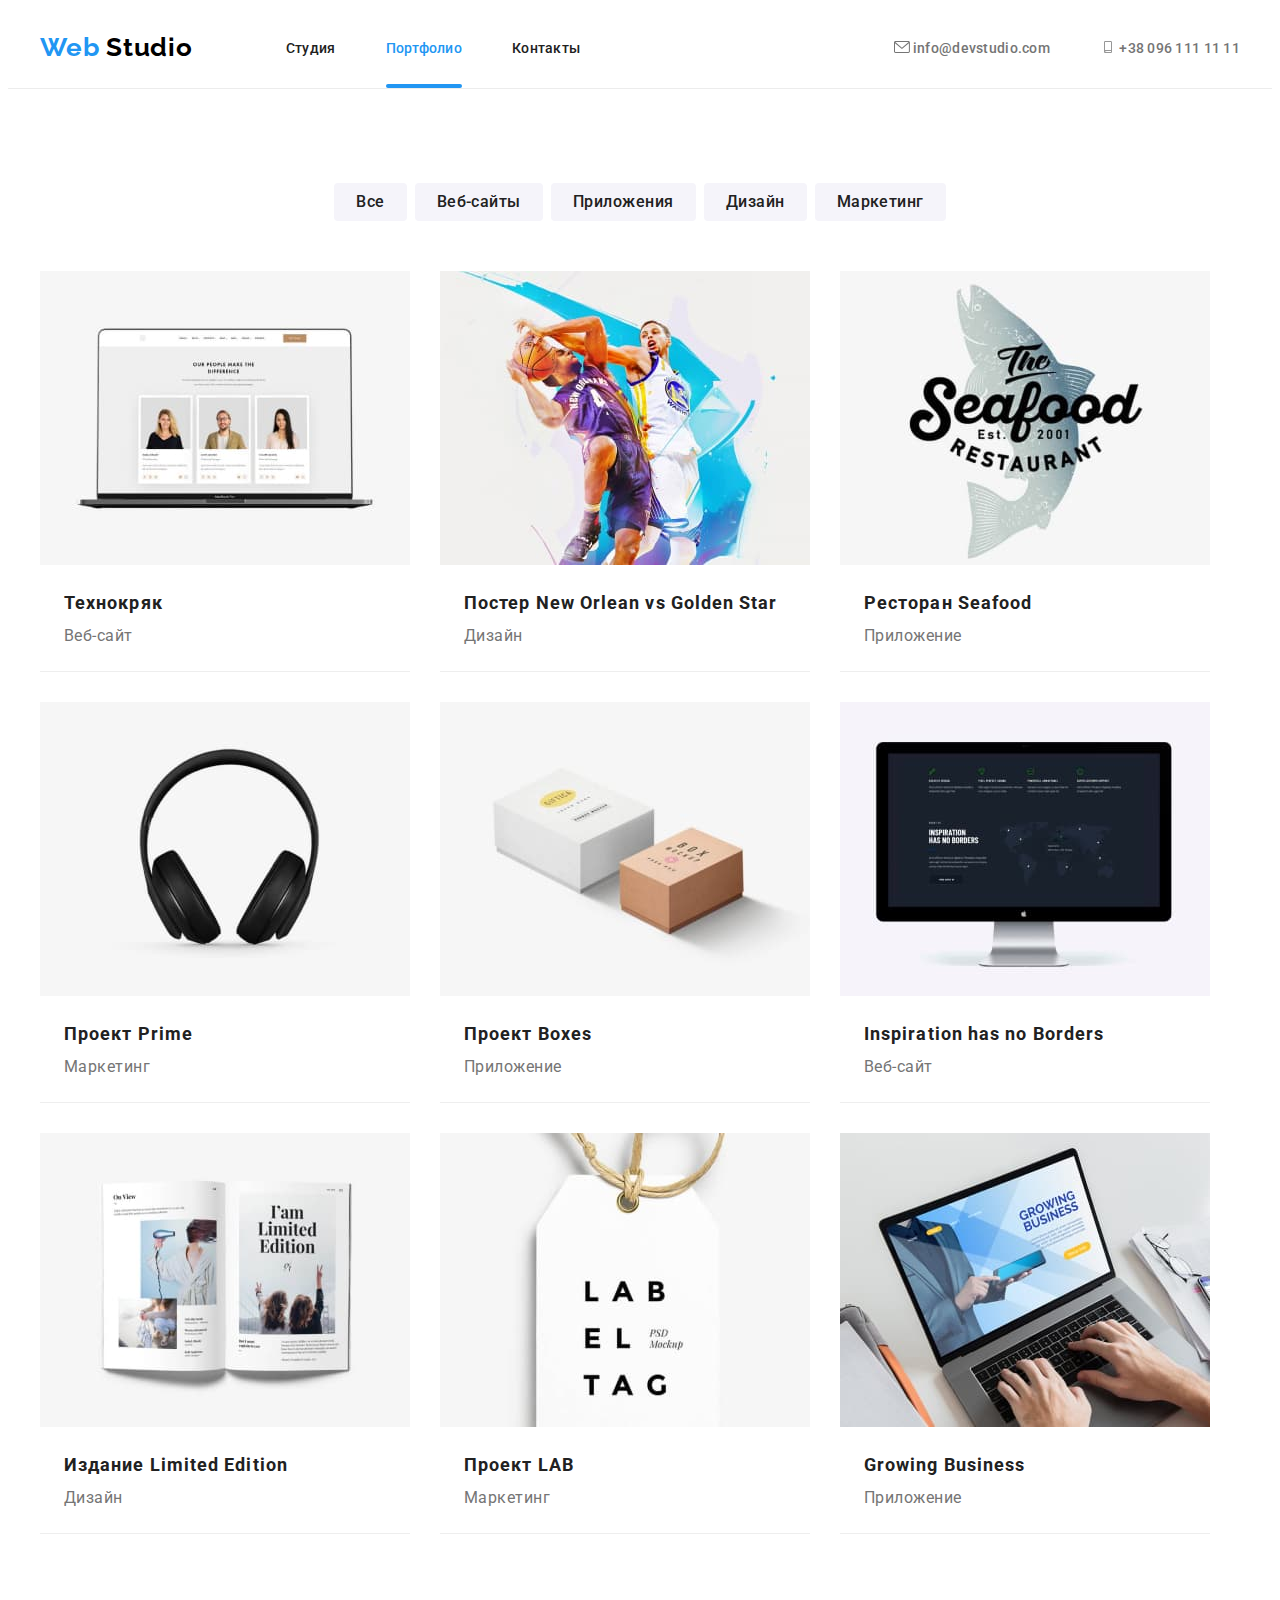
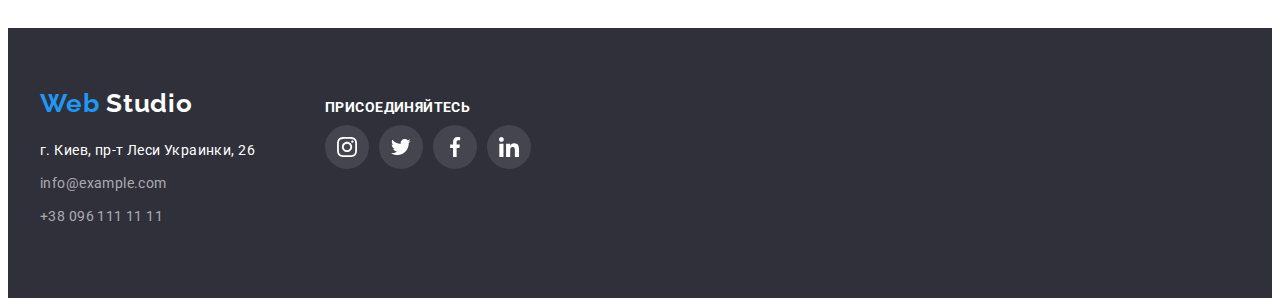
==== portfolio.html @ 9832f0da "HW5" ====
<!DOCTYPE html>
<html lang="ru">
  <head>
    <meta charset="UTF-8" />
    <meta http-equiv="X-UA-Compatible" content="IE=edge" />
    <meta name="viewport" content="width=device-width, initial-scale=1.0" />
    <title>Портфолио</title>
    <link rel="preconnect" href="https://fonts.googleapis.com" />
    <link rel="preconnect" href="https://fonts.gstatic.com" crossorigin />
    <link
      href="https://fonts.googleapis.com/css2?family=Raleway:wght@700&family=Roboto:wght@400;500;700;900&display=swap"
      rel="stylesheet"
    />
    <link
      rel="stylesheet"
      href="https://cdnjs.cloudflare.com/ajax/libs/modern-normalize/1.1.0/modern-normalize.min.css"
      integrity="sha512-wpPYUAdjBVSE4KJnH1VR1HeZfpl1ub8YT/NKx4PuQ5NmX2tKuGu6U/JRp5y+Y8XG2tV+wKQpNHVUX03MfMFn9Q=="
      crossorigin="anonymous"
      referrerpolicy="no-referrer"
    />
    <link rel="stylesheet" href="./css/styles.css" />
  </head>
  <body>
    <!--Шапка-->
    <header class="header">
      <div class="container header-conteiner">
        <nav class="header-nav">
          <div class="logo-all">
            <a class="logo link" href="index.html" lang="en"
              >Web<span class="logo logo-text"> Studio</span></a
            >
          </div>
          <ul class="header-list list">
            <li class="header-item">
              <a class="header-link link" href="./index.html">Студия</a>
            </li>
            <li class="header-item">
              <a class="header-link link current" href="./portfolio.html">Портфолио</a>
            </li>
            <li class="header-item link"><a class="header-link link" href="">Контакты</a></li>
          </ul>
        </nav>
        <ul class="header-list list">
          <li class="header-item">
            <a class="header-address link" href="mailto:info@devstudio.com"
              ><svg class="icon-envelope" width="16" height="12">
                <use href="./images/symbol-defs.svg#icon-envelope"></use>
              </svg>
              info@devstudio.com</a
            >
          </li>
          <li class="header-item">
            <a class="header-address link" href="tel:+380961111111"
              ><svg class="icon-smartphone" width="16" height="12">
                <use href="./images/symbol-defs.svg#icon-smartphone"></use>
              </svg>
              +38 096 111 11 11</a
            >
          </li>
        </ul>
      </div>
    </header>
    <!-- Основное -->
    <main>
      <section class="works">
        <div class="container">
          <h1 class="visually-hidden works-tittle">Наши роботи</h1>
          <ul class="works-list list">
            <li class="works-items">
              <button class="works-btn button" type="button">Все</button>
            </li>
            <li class="works-items">
              <button class="works-btn button" type="button">Веб-сайты</button>
            </li>
            <li class="works-items">
              <button class="works-btn button" type="button">Приложения</button>
            </li>
            <li class="works-items">
              <button class="works-btn button" type="button">Дизайн</button>
            </li>
            <li class="works-items">
              <button class="works-btn button" type="button">Маркетинг</button>
            </li>
          </ul>
          <ul class="works-ul list">
            <li class="works-item">
              <a class="works-link link" href="">
                <div class="works-thumb">
                  <img
                    class="works-img"
                    src="./images/portfolio1.jpg"
                    alt="Откритий ноутбук"
                    width="370"
                    height="294"
                  />
                  <p class="works-top-text">
                    Ресурс предлагает комплексные предложения с разным уровнем функционала и
                    сервисов. Все это позволит посетителю получить исчерпывающие сведения о компании
                    или частном лице.
                  </p>
                </div>
                <div class="works-info">
                  <h2 class="works-subtittle">Технокряк</h2>
                  <p class="works-text">Веб-сайт</p>
                </div>
              </a>
            </li>
            <li class="works-item">
              <a class="works-link link" href="">
                <div class="works-thumb">
                  <img
                    class="works-img"
                    src="./images/portfolio2.jpg"
                    alt="Два баскетболиста"
                    width="370"
                    height="294"
                  />
                  <p class="works-top-text">
                    Ресурс предлагает комплексные предложения с разным уровнем функционала и
                    сервисов. Все это позволит посетителю получить исчерпывающие сведения о компании
                    или частном лице.
                  </p>
                </div>
                <div class="works-info">
                  <h2 class="works-subtittle">
                    Постер <span lang="en">New Orlean vs Golden Star</span>
                  </h2>
                  <p class="works-text">Дизайн</p>
                </div>
              </a>
            </li>
            <li class="works-item">
              <a class="works-link link" href="">
                <div class="works-thumb">
                  <img
                    src="./images/portfolio3.jpg"
                    alt="Лого ресторана"
                    width="370"
                    height="294"
                  />
                  <p class="works-top-text">
                    Ресурс предлагает комплексные предложения с разным уровнем функционала и
                    сервисов. Все это позволит посетителю получить исчерпывающие сведения о компании
                    или частном лице.
                  </p>
                </div>
                <div class="works-info">
                  <h2 class="works-subtittle">Ресторан <span lang="en">Seafood</span></h2>
                  <p class="works-text">Приложение</p>
                </div>
              </a>
            </li>
            <li class="works-item">
              <a class="works-link link" href="">
                <div class="works-thumb">
                  <img
                    class="works-img"
                    src="./images/portfolio4.jpg"
                    alt="Наушники"
                    width="370"
                    height="294"
                  />
                  <p class="works-top-text">
                    Ресурс предлагает комплексные предложения с разным уровнем функционала и
                    сервисов. Все это позволит посетителю получить исчерпывающие сведения о компании
                    или частном лице.
                  </p>
                </div>
                <div class="works-info">
                  <h2 class="works-subtittle">Проект <span lang="en">Prime</span></h2>
                  <p class="works-text">Маркетинг</p>
                </div>
              </a>
            </li>
            <li class="works-item">
              <a class="works-link link" href="">
                <div class="works-thumb">
                  <img
                    class="works-img"
                    src="./images/portfolio5.jpg"
                    alt="Две коробки"
                    width="370"
                    height="294"
                  />
                  <p class="works-top-text">
                    Ресурс предлагает комплексные предложения с разным уровнем функционала и
                    сервисов. Все это позволит посетителю получить исчерпывающие сведения о компании
                    или частном лице.
                  </p>
                </div>
                <div class="works-info">
                  <h2 class="works-subtittle">Проект <span lang="en">Boxes</span></h2>
                  <p class="works-text">Приложение</p>
                </div>
              </a>
            </li>
            <li class="works-item">
              <a class="works-link link" href="">
                <div class="works-thumb">
                  <img
                    class="works-img"
                    src="./images/portfolio6.jpg"
                    alt="Монитор"
                    width="370"
                    height="294"
                  />
                  <p class="works-top-text">
                    Ресурс предлагает комплексные предложения с разным уровнем функционала и
                    сервисов. Все это позволит посетителю получить исчерпывающие сведения о компании
                    или частном лице.
                  </p>
                </div>
                <div class="works-info">
                  <h2 class="works-subtittle" lang="en">Inspiration has no Borders</h2>
                  <p class="works-text">Веб-сайт</p>
                </div>
              </a>
            </li>
            <li class="works-item">
              <a class="works-link link" href="">
                <div class="works-thumb">
                  <img
                    class="works-img"
                    src="./images/portfolio7.jpg"
                    alt="Откритая книга"
                    width="370"
                    height="294"
                  />
                  <p class="works-top-text">
                    Ресурс предлагает комплексные предложения с разным уровнем функционала и
                    сервисов. Все это позволит посетителю получить исчерпывающие сведения о компании
                    или частном лице.
                  </p>
                </div>
                <div class="works-info">
                  <h2 class="works-subtittle">Издание <span lang="en">Limited Edition</span></h2>
                  <p class="works-text">Дизайн</p>
                </div>
              </a>
            </li>
            <li class="works-item">
              <a class="works-link link" href="">
                <div class="works-thumb">
                  <img
                    class="works-img"
                    src="./images/portfolio8.jpg"
                    alt="Бирка"
                    width="370"
                    height="294"
                  />
                  <p class="works-top-text">
                    Ресурс предлагает комплексные предложения с разным уровнем функционала и
                    сервисов. Все это позволит посетителю получить исчерпывающие сведения о компании
                    или частном лице.
                  </p>
                </div>
                <div class="works-info">
                  <h2 class="works-subtittle">Проект LAB</h2>
                  <p class="works-text">Маркетинг</p>
                </div>
              </a>
            </li>
            <li class="works-item">
              <a class="works-link link" href="">
                <div class="works-thumb">
                  <img
                    class="works-img"
                    src="./images/portfolio9.jpg"
                    alt="Руки печатают текст на ноутбуке"
                    width="370"
                    height="294"
                  />
                  <p class="works-top-text">
                    Ресурс предлагает комплексные предложения с разным уровнем функционала и
                    сервисов. Все это позволит посетителю получить исчерпывающие сведения о компании
                    или частном лице.
                  </p>
                </div>
                <div class="works-info">
                  <h2 class="works-subtittle" lang="en">Growing Business</h2>
                  <p class="works-text">Приложение</p>
                </div>
              </a>
            </li>
          </ul>
        </div>
      </section>
    </main>
    <!--Футер-->
    <footer class="footer">
      <div class="container footer-container">
        <div class="adress">
          <a class="logo link" href="index.html" lang="en"
            >Web<span class="logo logo-footer"> Studio</span></a
          >
          <address class="footer-address">
            <ul class="footer-list list">
              <li class="footer-item">
                <a
                  class="footer-link link"
                  href="https://bit.ly/3pXMvUd"
                  target="_blank"
                  rel="noopener noreferrer"
                  >г. Киев, пр-т Леси Украинки, 26</a
                >
              </li>
              <li class="footer-item">
                <a class="footer-contacts link" href="mailto:info@devstudio.com"
                  >info@example.com</a
                >
              </li>
              <li class="footer-item">
                <a class="footer-contacts link" href="tel:+380961111111">+38 096 111 11 11</a>
              </li>
            </ul>
          </address>
        </div>
        <div class="social">
          <h2 class="social-title">Присоединяйтесь</h2>
          <ul class="social-list list">
            <li class="social-item">
              <a class="social-link link" href="https://www.instagram.com/">
                <svg class="icon-instagram" width="20" height="20">
                  <use href="./images/symbol-defs.svg#icon-instagram"></use></svg
              ></a>
            </li>
            <li class="social-item">
              <a class="social-link link" href="https://twitter.com">
                <svg class="icon-twitter" width="20" height="20">
                  <use href="./images/symbol-defs.svg#icon-twitter"></use></svg
              ></a>
            </li>
            <li class="social-item">
              <a class="social-link link" href="https://www.facebook.com">
                <svg class="icon-facebook" width="20" height="20">
                  <use href="./images/symbol-defs.svg#icon-facebook"></use></svg
              ></a>
            </li>
            <li class="social-item">
              <a class="social-link link" href="https://www.linkedin.com">
                <svg class="icon-linkedin" width="20" height="20">
                  <use href="./images/symbol-defs.svg#icon-linkedin"></use></svg
              ></a>
            </li>
          </ul>
        </div>
      </div>
    </footer>
  </body>
</html>
---- css/styles.css ----
:root {
  --main-BG-color: #e5e5e5;
  --main-text-color: #757575;
  --main-btn-color: #2196f3;
  --second-btn-color: #f5f4fa;
  --hero-btn-color: #188ce8;
  --main-tittle-color: #ffffff;
  --second-tittle-color: #212121;
  --accent: #2196f3;
  --max-margin: 50px;
  --min-margin: 10px;
  --average-margin: 30px;
  --transition-duration: 250ms;
  --transition-timing-function: cubic-bezier(0.4, 0, 0.2, 1);
}
p,
h1,
h2,
h3,
h4,
h5,
h6 {
  margin: 0;
}
ul,
ol {
  margin: 0;
  padding: 0;
}
img {
  display: block;
  margin: 0;
}

body {
  font-family: 'Roboto', sans-serif;
  color: var(--main-text-color);
}
.container {
  width: 1200px;
  margin-left: auto;
  margin-right: auto;
  padding-left: 15px;
  padding-right: 15px;
  /* outline: 1px solid red; */
}

.link {
  text-decoration: none;
}
.list {
  list-style: none;
}
.button {
  font-family: inherit;
  font-style: normal;
  cursor: pointer;
}
.title {
  font-weight: 700;
  font-size: 36px;
  line-height: 1.17;
  text-align: center;
  letter-spacing: 0.03em;
  color: var(--second-tittle-color);
}
.visually-hidden {
  position: absolute;
  white-space: nowrap;
  width: 1px;
  height: 1px;
  overflow: hidden;
  border: 0;
  padding: 0;
  clip: rect(0 0 0 0);
  clip-path: inset(50%);
  margin: -1px;
}
/*------------------------- HEADER ---------------------------------------------------------------------------------------------------------------------------------- */
.header {
  padding-top: 24px;
  padding-bottom: 25px;

  border-bottom: 1px solid #ececec;
  background-color: #fff;
}
.header-conteiner {
  display: flex;
  justify-content: space-between;
}
.header-nav {
  display: flex;
  align-items: center;
}
.logo-all {
  margin-right: 93px;
}

.logo {
  font-family: 'Raleway';
  font-weight: 700;
  font-size: 26px;
  line-height: 1.19;
  letter-spacing: 0.03em;

  color: var(--accent);
  transition: color var(--transition-duration) var(--transition-timing-function);
}
.logo-text {
  color: #000000;
}
.logo:hover,
.logo:focus {
  color: var(--accent);
}

.header-list {
  display: flex;
  margin-left: auto;
  align-items: center;
}
.header-item:not(:first-child) {
  margin-left: 50px;
}

.header-link {
  font-weight: 500;
  font-size: 14px;
  line-height: 1.14;
  letter-spacing: 0.02em;
  color: var(--second-tittle-color);
  position: relative;
  transition: color var(--transition-duration) var(--transition-timing-function);
}
.header-link:hover,
.header-link:focus {
  color: var(--accent);
}
.current {
  color: var(--accent);
}

.header-link.current::after {
  content: '';
  position: absolute;
  left: 0;
  bottom: -32px;
  width: 100%;
  height: 4px;
  background: var(--accent);
  border-radius: 2px;
}

.header-address {
  font-weight: 500;
  font-size: 14px;
  line-height: 1.14;
  letter-spacing: 0.02em;
  color: var(--main-text-color);
  transition: color var(--transition-duration) var(--transition-timing-function);
}
.header-address:hover,
.header-address:focus {
  color: var(--accent);
}

.icon-smartphone,
.icon-envelope {
  fill: currentColor;
}

/*------------------------- INDEX HERO ------------------------------------------------------------------------------------------------------------------------------*/
.hero {
  background-color: #2f303a;
  background-image: linear-gradient(rgba(47, 48, 58, 0.4), rgba(47, 48, 58, 0.4)),
    url(../images/herobg.jpg);
  padding-top: 200px;
  padding-bottom: 200px;
  max-width: 1600px;
  margin: 0 auto;
}
.hero-title {
  font-weight: 900;
  font-size: 44px;
  line-height: 1.36;
  text-align: center;
  letter-spacing: 0.06em;
  text-transform: uppercase;

  margin-bottom: var(--average-margin);
  margin-left: auto;
  margin-right: auto;
  max-width: 696px;

  color: var(--main-tittle-color);
}
.hero-btn {
  font-weight: 700;
  font-size: 16px;
  line-height: 1.88;
  letter-spacing: 0.06em;

  display: block;
  min-width: 200px;
  height: 50px;
  padding-top: 10px;
  padding-bottom: 10px;
  margin: auto;
  border: transparent;
  border-radius: 4px;
  color: #ffffff;
  background-color: var(--main-btn-color);
  transition: background-color var(--transition-duration) var(--transition-timing-function);
}
.hero-btn:hover,
.hero-btn:focus {
  background-color: var(--hero-btn-color);
}

/*------------------------- INDEX ADVANTAGES ------------------------------------------------------------------------------------------------------------------------------*/
.advantages {
  padding-top: 94px;
  padding-bottom: 47px;
}

.advantages-list {
  display: flex;
  justify-content: space-between;
}
.advantages-item {
  width: 270px;
  text-align: left;
}
.advantages-item:not(:first-child) {
  margin-left: var(--average-margin-margin);
}
.advantages-icon {
  width: 100%;
  height: 120px;
  background: #f5f4fa;
  border-radius: 4px;
  padding: 25px, 100px;
  margin-bottom: var(--average-margin);
  display: flex;
  justify-content: center;
  align-items: center;
}

.advantages-subtittle {
  font-size: 14px;
  line-height: 1.14;
  letter-spacing: 0.03em;
  text-transform: uppercase;
  color: var(--second-tittle-color);
  margin-bottom: var(--min-margin);
}
.advantages-text {
  font-size: 14px;
  line-height: 1.71;
  letter-spacing: 0.03em;
}

/*------------------------- INDEX JOB ------------------------------------------------------------------------------------------------------------------------------*/
.job {
  padding-top: 47px;
  padding-bottom: 94px;
}
.job-tittle {
  margin-bottom: var(--max-margin);
}
.job-list {
  display: flex;
  margin-left: -30px;
}
.job-item {
  width: calc(100% / 3 - 30px);
  margin-left: var(--average-margin);
  position: relative;
}
.job-subtitle {
  width: 100%;
  font-size: 14px;
  line-height: 1.14;
  text-align: center;
  letter-spacing: 0.03em;
  text-transform: uppercase;

  color: var(--main-tittle-color);
  background: rgba(47, 48, 58, 0.8);
  padding-top: 27px;
  padding-bottom: 27px;
  position: absolute;
  bottom: 0;
  display: flex;
  align-items: center;
  justify-content: center;
}
/*------------------------- INDEX TEAM ------------------------------------------------------------------------------------------------------------------------------*/

.team {
  background-color: #f5f4fa;
  padding-top: 94px;
  padding-bottom: 94px;
}
.team-tittle {
  margin-bottom: var(--max-margin);
}
.team-list {
  display: flex;
  justify-content: center;
}

.team-item {
  min-width: 270px;

  background-color: #ffffff;
  box-shadow: 0px 1px 3px rgba(0, 0, 0, 0.12), 0px 1px 1px rgba(0, 0, 0, 0.14),
    0px 2px 1px rgba(0, 0, 0, 0.2);
  border-radius: 0px 0px 4px 4px;
}
.team-item:not(:first-child) {
  margin-left: var(--average-margin);
}
.team-subtittle {
  font-weight: 500;
  font-size: 16px;
  line-height: 1.19;
  text-align: center;
  letter-spacing: 0.03em;

  color: var(--second-tittle-color);

  margin-bottom: var(--min-margin);
}
.team-text {
  font-size: 16px;
  line-height: 1.19;
  text-align: center;
  letter-spacing: 0.03em;

  color: var(--main-text-color);
}
.team-container {
  padding-top: 30px;
  padding-bottom: 30px;
}
.soc-list {
  margin-top: 16px;
  display: flex;
  justify-content: center;
  align-items: center;
}
.soc-item {
  color: #afb1b8;
  width: 44px;
  height: 44px;
  border-radius: 50%;
  display: flex;
  justify-content: center;
  align-items: center;
}
.soc-item:not(:last-child) {
  margin-right: var(--min-margin);
}

.soc-link {
  display: flex;
  justify-content: center;
  align-items: center;
  color: inherit;
  width: 100%;
  height: 100%;
  border-radius: 50%;
  transition: color var(--transition-duration) var(--transition-timing-function),
    background-color var(--transition-duration) var(--transition-timing-function);
}
.soc-link:hover,
.soc-link:focus {
  color: #ffffff;
  background-color: var(--accent);
}

.icon-instagram {
  fill: currentColor;
}
.icon-twitter {
  fill: currentColor;
}
.icon-facebook {
  fill: currentColor;
}
.icon-linkedin {
  fill: currentColor;
}
/*-------------------------  CLIENTS ------------------------------------------------------------------------------------------------------------------------------*/
.clients {
  padding-top: 94px;
  padding-bottom: 94px;
}
.clients-tittle {
  margin-bottom: var(--max-margin);
}

.clients-list {
  margin-left: -30px;
  display: flex;
  justify-content: center;
  align-items: center;
}

.clients-item {
  color: #afb1b8;
  width: calc(100% / 6 - 30px);
  height: 92px;
  margin-left: var(--average-margin);
  display: flex;
  justify-content: center;
  align-items: center;
}

.clients-link {
  color: inherit;
  display: flex;
  justify-content: center;
  align-items: center;
  border: 1px solid #afb1b8;
  border-radius: 4px;
  width: 100%;
  height: 100%;
  transition: color var(--transition-duration) var(--transition-timing-function),
    border var(--transition-duration) var(--transition-timing-function);
}
.clients-link:hover,
.clients-link:focus {
  color: var(--accent);
  border: 1px solid var(--accent);
}
.clients-icon-Fgroup {
  fill: currentColor;
}
.clients-icon-Sgroup {
  fill: currentColor;
}
.clients-icon-Tgroup {
  fill: currentColor;
}
.clients-icon-Fogroup {
  fill: currentColor;
}
.clients-icon-Figroup {
  fill: currentColor;
}
.clients-icon-Sigroup {
  fill: currentColor;
}

/*-------------------------  FOOTER ------------------------------------------------------------------------------------------------------------------------------*/
.footer {
  background-color: #2f303a;
  padding-top: 60px;
  padding-bottom: 60px;
}
.footer-container {
  display: flex;
  align-items: baseline;
}
.adress {
  margin-right: 70px;
}

.logo-footer {
  color: #ffffff;
  margin-bottom: 20px;
}
.footer-address {
  margin-top: 20px;
}
.footer-item {
  font-family: inherit;
  font-style: normal;
  font-size: 14px;
  line-height: 1.71;
  letter-spacing: 0.03em;

  margin-bottom: 9px;
}
.footer-link {
  color: #ffffff;
  transition: color var(--transition-duration) var(--transition-timing-function);
}
.footer-contacts {
  color: rgba(255, 255, 255, 0.6);
  transition: color var(--transition-duration) var(--transition-timing-function);
}

.footer-link:hover,
.footer-link:focus,
.footer-contacts:hover,
.footer-contacts:focus {
  color: var(--accent);
}
.social-title {
  font-family: 'Roboto';
  font-size: 14px;
  line-height: 1, 14;
  letter-spacing: 0.03em;
  text-transform: uppercase;
  margin-bottom: var(--min-margin);

  color: #ffffff;
}
.social-list {
  display: flex;
  justify-content: center;
  align-items: center;
}

.social-item {
  background-color: rgba(255, 255, 255, 0.1);
  color: #ffffff;
  width: 44px;
  height: 44px;
  border-radius: 50%;
  display: flex;
  justify-content: center;
  align-items: center;
}
.social-item:not(:last-child) {
  margin-right: var(--min-margin);
}

.social-link {
  display: flex;
  justify-content: center;
  align-items: center;
  color: inherit;
  width: 100%;
  height: 100%;
  border-radius: 50%;
  transition: background-color var(--transition-duration) var(--transition-timing-function);
}
.social-link:hover,
.social-link:focus {
  background-color: var(--accent);
}

.icon-instagram {
  fill: currentColor;
}
.icon-twitter {
  fill: currentColor;
}
.icon-facebook {
  fill: currentColor;
}
.icon-linkedin {
  fill: currentColor;
}

.backdrop {
  width: 100%;
  height: 100%;
  background: rgba(0, 0, 0, 0.2);
  position: fixed;
  top: 0;
  transition: opacity var(--transition-duration) var(--transition-timing-function),
    visibility var(--transition-duration) var(--transition-timing-function);
}

.backdrop.is-hidden .modal {
  transform: translate(-90%, 90%) scale(0) rotate(-360deg);
  opacity: 0.2;
}

.is-hidden {
  visibility: hidden;
  opacity: 0;
  pointer-events: none;
}
.no-scroll {
  overflow: hidden;
}
.modal {
  width: 528px;
  min-height: 581px;
  background: #ffffff;
  box-shadow: 0px 1px 3px rgba(0, 0, 0, 0.12), 0px 1px 1px rgba(0, 0, 0, 0.14),
    0px 2px 1px rgba(0, 0, 0, 0.2);
  border-radius: 4px;
  position: absolute;
  top: 50%;
  left: 50%;
  transform: translate(-50%, -50%) scale(1) rotate(0);
  transition: transform var(--transition-duration) var(--transition-timing-function),
    opacity var(--transition-duration) var(--transition-timing-function);
}

.modal-btn {
  width: 30px;
  height: 30px;
  background: transparent;
  border: 1px solid rgba(0, 0, 0, 0.1);
  border-radius: 50%;
  position: absolute;
  top: 8px;
  right: 8px;
  display: flex;
  align-items: center;
}

/*-------------------------  PORTFOLIO HTML ------------------------------------------------------------------------------------------------------------------------------*/
.works {
  padding-top: 94px;
  padding-bottom: 94px;
}
.works-list {
  margin-bottom: 50px;
  display: flex;
  justify-content: center;
}
.works-items:not(:first-child) {
  margin-left: 8px;
}
.works-btn {
  font-weight: 500;
  font-size: 16px;
  line-height: 1.62;
  text-align: center;
  letter-spacing: 0.03em;

  padding: 6px 22px;
  border-radius: 4px;
  border: transparent;
  color: var(--second-tittle-color);
  background-color: var(--second-btn-color);
  transition: color var(--transition-duration) var(--transition-timing-function),
    background-color var(--transition-duration) var(--transition-timing-function),
    box-shadow var(--transition-duration) var(--transition-timing-function);
}

.works-btn:hover,
.works-btn:focus {
  color: #ffffff;
  background-color: var(--main-btn-color);
  box-shadow: 0px 3px 1px rgba(0, 0, 0, 0.1), 0px 1px 2px rgba(0, 0, 0, 0.08),
    0px 2px 2px rgba(0, 0, 0, 0.12);
}
.works-ul {
  display: flex;
  flex-wrap: wrap;
  margin-left: -30px;
  margin-top: -30px;
}
.works-item {
  max-width: 370px;
  flex-basis: calc(100% / 3 - 30px);
  margin-left: 30px;
  margin-top: 30px;

  border-bottom: 1px solid #eeeeee;
  transition: box-shadow var(--transition-duration) var(--transition-timing-function);
}

.works-item:nth-first-child(-n + 3) {
  margin-top: 0;
}

.works-link{
  width: 100%;
}
.works-link:hover .works-top-text,
.works-link:focus .works-top-text{
    transform: translateY(0);
}

.works-item:hover{
  box-shadow: 0px 1px 1px rgba(0, 0, 0, 0.12), 0px 4px 4px rgba(0, 0, 0, 0.06),
    1px 4px 6px rgba(0, 0, 0, 0.16);
}

.works-thumb {
  position: relative;
  overflow: hidden;
}

.works-top-text {
  font-size: 18px;
  line-height: 1.56;
  letter-spacing: 0.03em;
  padding: 63px 24px;
  height: 100%;
  color: #ffffff;
  background-color: rgba(33, 150, 243, 0.9);

  position: absolute;
  top: 0;
  transform: translateY(100%);
  transition: transform var(--transition-duration) var(--transition-timing-function);
}

.works-info {
  padding: 20px 24px;
}
.works-subtittle {
  font-size: 18px;
  line-height: 2;
  letter-spacing: 0.06em;
  color: var(--second-tittle-color);
}
.works-text {
  font-size: 16px;
  line-height: 1.88;
  letter-spacing: 0.03em;
  color: var(--main-text-color);
}
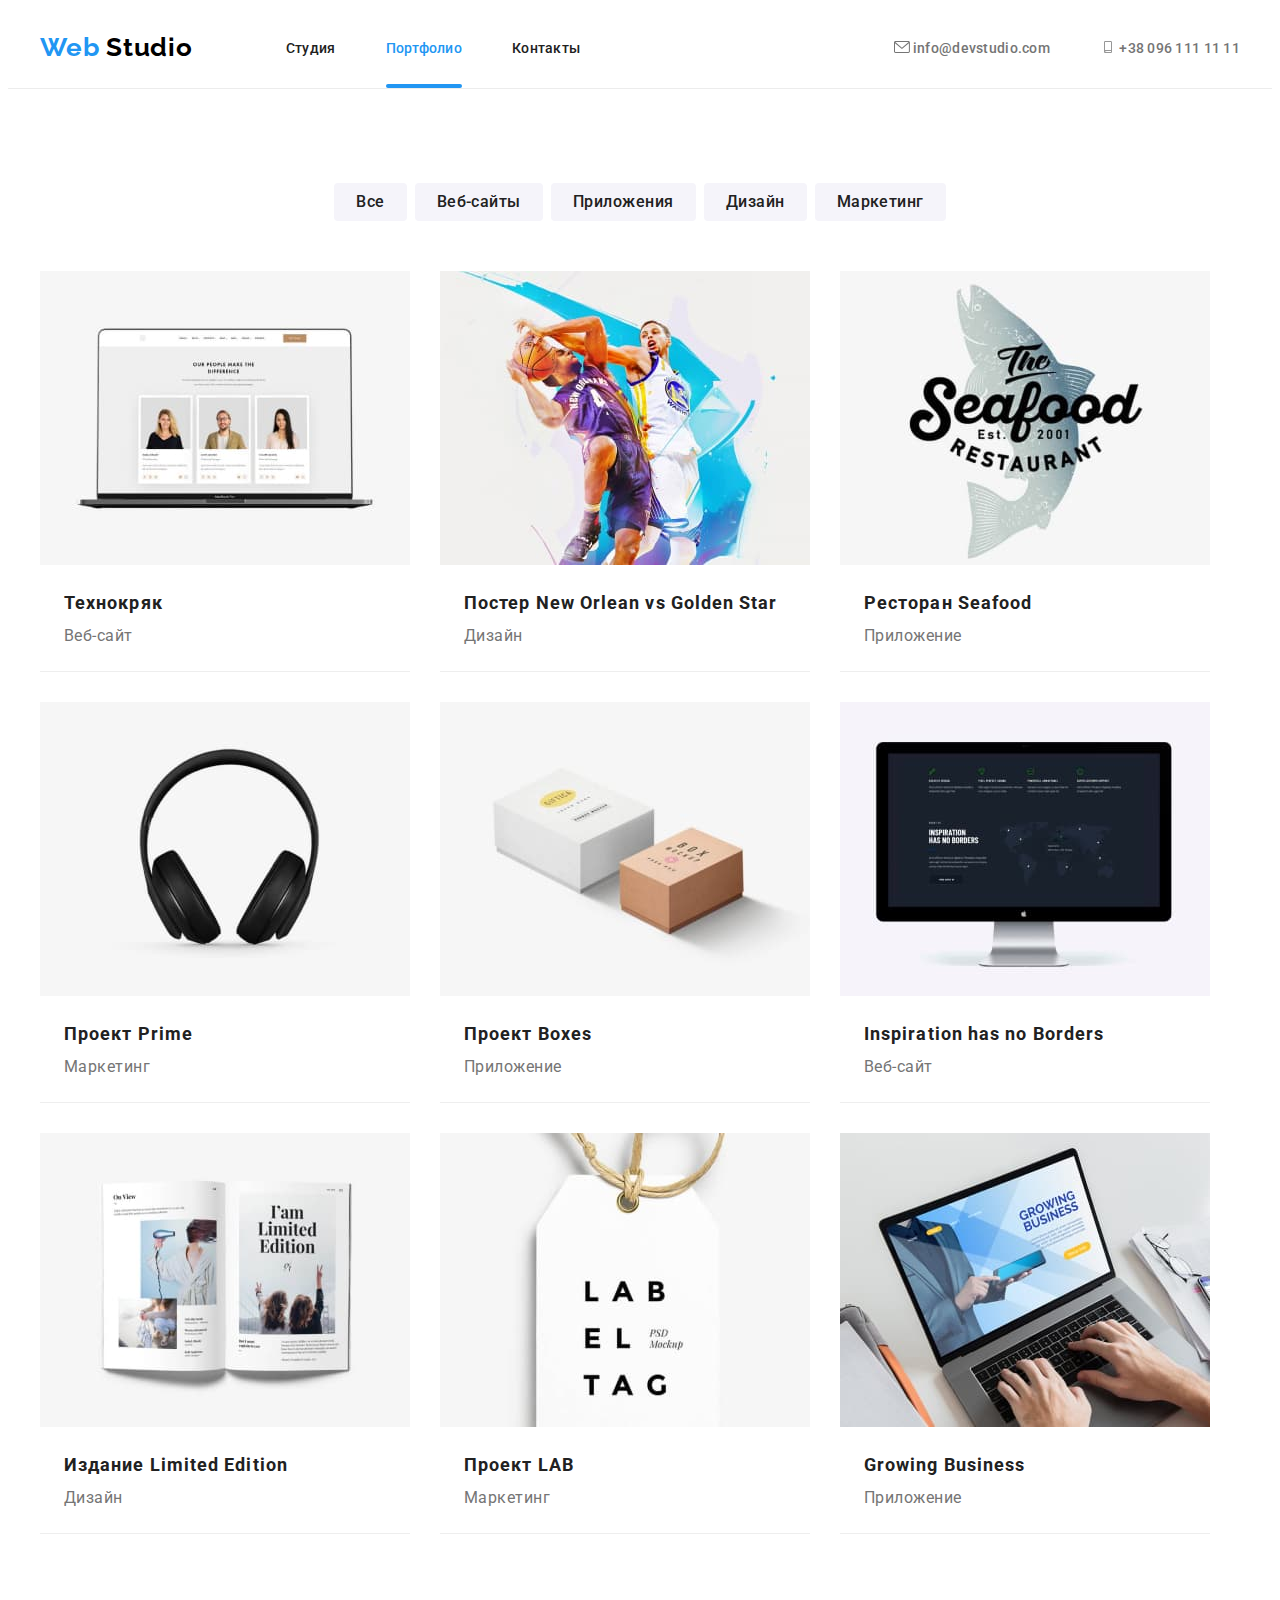
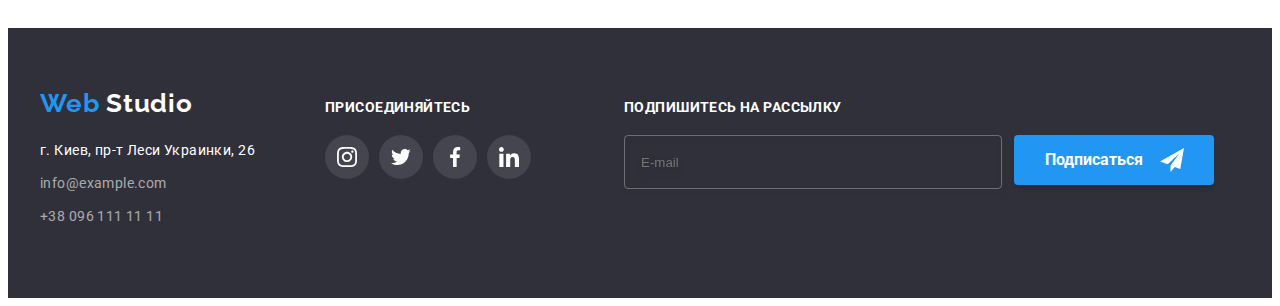
==== commit d60fa90a: "Update modal" ====
--- a/portfolio.html
+++ b/portfolio.html
@@ -35,9 +35,13 @@
               <a class="header-link link" href="./index.html">Студия</a>
             </li>
             <li class="header-item">
-              <a class="header-link link current" href="./portfolio.html">Портфолио</a>
-            </li>
-            <li class="header-item link"><a class="header-link link" href="">Контакты</a></li>
+              <a class="header-link link current" href="./portfolio.html"
+                >Портфолио</a
+              >
+            </li>
+            <li class="header-item link">
+              <a class="header-link link" href="">Контакты</a>
+            </li>
           </ul>
         </nav>
         <ul class="header-list list">
@@ -94,9 +98,9 @@
                     height="294"
                   />
                   <p class="works-top-text">
-                    Ресурс предлагает комплексные предложения с разным уровнем функционала и
-                    сервисов. Все это позволит посетителю получить исчерпывающие сведения о компании
-                    или частном лице.
+                    Ресурс предлагает комплексные предложения с разным уровнем
+                    функционала и сервисов. Все это позволит посетителю получить
+                    исчерпывающие сведения о компании или частном лице.
                   </p>
                 </div>
                 <div class="works-info">
@@ -116,9 +120,9 @@
                     height="294"
                   />
                   <p class="works-top-text">
-                    Ресурс предлагает комплексные предложения с разным уровнем функционала и
-                    сервисов. Все это позволит посетителю получить исчерпывающие сведения о компании
-                    или частном лице.
+                    Ресурс предлагает комплексные предложения с разным уровнем
+                    функционала и сервисов. Все это позволит посетителю получить
+                    исчерпывающие сведения о компании или частном лице.
                   </p>
                 </div>
                 <div class="works-info">
@@ -139,13 +143,15 @@
                     height="294"
                   />
                   <p class="works-top-text">
-                    Ресурс предлагает комплексные предложения с разным уровнем функционала и
-                    сервисов. Все это позволит посетителю получить исчерпывающие сведения о компании
-                    или частном лице.
-                  </p>
-                </div>
-                <div class="works-info">
-                  <h2 class="works-subtittle">Ресторан <span lang="en">Seafood</span></h2>
+                    Ресурс предлагает комплексные предложения с разным уровнем
+                    функционала и сервисов. Все это позволит посетителю получить
+                    исчерпывающие сведения о компании или частном лице.
+                  </p>
+                </div>
+                <div class="works-info">
+                  <h2 class="works-subtittle">
+                    Ресторан <span lang="en">Seafood</span>
+                  </h2>
                   <p class="works-text">Приложение</p>
                 </div>
               </a>
@@ -161,13 +167,15 @@
                     height="294"
                   />
                   <p class="works-top-text">
-                    Ресурс предлагает комплексные предложения с разным уровнем функционала и
-                    сервисов. Все это позволит посетителю получить исчерпывающие сведения о компании
-                    или частном лице.
-                  </p>
-                </div>
-                <div class="works-info">
-                  <h2 class="works-subtittle">Проект <span lang="en">Prime</span></h2>
+                    Ресурс предлагает комплексные предложения с разным уровнем
+                    функционала и сервисов. Все это позволит посетителю получить
+                    исчерпывающие сведения о компании или частном лице.
+                  </p>
+                </div>
+                <div class="works-info">
+                  <h2 class="works-subtittle">
+                    Проект <span lang="en">Prime</span>
+                  </h2>
                   <p class="works-text">Маркетинг</p>
                 </div>
               </a>
@@ -183,13 +191,15 @@
                     height="294"
                   />
                   <p class="works-top-text">
-                    Ресурс предлагает комплексные предложения с разным уровнем функционала и
-                    сервисов. Все это позволит посетителю получить исчерпывающие сведения о компании
-                    или частном лице.
-                  </p>
-                </div>
-                <div class="works-info">
-                  <h2 class="works-subtittle">Проект <span lang="en">Boxes</span></h2>
+                    Ресурс предлагает комплексные предложения с разным уровнем
+                    функционала и сервисов. Все это позволит посетителю получить
+                    исчерпывающие сведения о компании или частном лице.
+                  </p>
+                </div>
+                <div class="works-info">
+                  <h2 class="works-subtittle">
+                    Проект <span lang="en">Boxes</span>
+                  </h2>
                   <p class="works-text">Приложение</p>
                 </div>
               </a>
@@ -205,13 +215,15 @@
                     height="294"
                   />
                   <p class="works-top-text">
-                    Ресурс предлагает комплексные предложения с разным уровнем функционала и
-                    сервисов. Все это позволит посетителю получить исчерпывающие сведения о компании
-                    или частном лице.
-                  </p>
-                </div>
-                <div class="works-info">
-                  <h2 class="works-subtittle" lang="en">Inspiration has no Borders</h2>
+                    Ресурс предлагает комплексные предложения с разным уровнем
+                    функционала и сервисов. Все это позволит посетителю получить
+                    исчерпывающие сведения о компании или частном лице.
+                  </p>
+                </div>
+                <div class="works-info">
+                  <h2 class="works-subtittle" lang="en">
+                    Inspiration has no Borders
+                  </h2>
                   <p class="works-text">Веб-сайт</p>
                 </div>
               </a>
@@ -227,13 +239,15 @@
                     height="294"
                   />
                   <p class="works-top-text">
-                    Ресурс предлагает комплексные предложения с разным уровнем функционала и
-                    сервисов. Все это позволит посетителю получить исчерпывающие сведения о компании
-                    или частном лице.
-                  </p>
-                </div>
-                <div class="works-info">
-                  <h2 class="works-subtittle">Издание <span lang="en">Limited Edition</span></h2>
+                    Ресурс предлагает комплексные предложения с разным уровнем
+                    функционала и сервисов. Все это позволит посетителю получить
+                    исчерпывающие сведения о компании или частном лице.
+                  </p>
+                </div>
+                <div class="works-info">
+                  <h2 class="works-subtittle">
+                    Издание <span lang="en">Limited Edition</span>
+                  </h2>
                   <p class="works-text">Дизайн</p>
                 </div>
               </a>
@@ -249,9 +263,9 @@
                     height="294"
                   />
                   <p class="works-top-text">
-                    Ресурс предлагает комплексные предложения с разным уровнем функционала и
-                    сервисов. Все это позволит посетителю получить исчерпывающие сведения о компании
-                    или частном лице.
+                    Ресурс предлагает комплексные предложения с разным уровнем
+                    функционала и сервисов. Все это позволит посетителю получить
+                    исчерпывающие сведения о компании или частном лице.
                   </p>
                 </div>
                 <div class="works-info">
@@ -271,9 +285,9 @@
                     height="294"
                   />
                   <p class="works-top-text">
-                    Ресурс предлагает комплексные предложения с разным уровнем функционала и
-                    сервисов. Все это позволит посетителю получить исчерпывающие сведения о компании
-                    или частном лице.
+                    Ресурс предлагает комплексные предложения с разным уровнем
+                    функционала и сервисов. Все это позволит посетителю получить
+                    исчерпывающие сведения о компании или частном лице.
                   </p>
                 </div>
                 <div class="works-info">
@@ -310,7 +324,9 @@
                 >
               </li>
               <li class="footer-item">
-                <a class="footer-contacts link" href="tel:+380961111111">+38 096 111 11 11</a>
+                <a class="footer-contacts link" href="tel:+380961111111"
+                  >+38 096 111 11 11</a
+                >
               </li>
             </ul>
           </address>
@@ -321,28 +337,43 @@
             <li class="social-item">
               <a class="social-link link" href="https://www.instagram.com/">
                 <svg class="icon-instagram" width="20" height="20">
-                  <use href="./images/symbol-defs.svg#icon-instagram"></use></svg
-              ></a>
+                  <use
+                    href="./images/symbol-defs.svg#icon-instagram"></use></svg></a>
             </li>
             <li class="social-item">
               <a class="social-link link" href="https://twitter.com">
                 <svg class="icon-twitter" width="20" height="20">
-                  <use href="./images/symbol-defs.svg#icon-twitter"></use></svg
-              ></a>
+                  <use href="./images/symbol-defs.svg#icon-twitter"></use></svg></a>
             </li>
             <li class="social-item">
               <a class="social-link link" href="https://www.facebook.com">
                 <svg class="icon-facebook" width="20" height="20">
-                  <use href="./images/symbol-defs.svg#icon-facebook"></use></svg
-              ></a>
+                  <use href="./images/symbol-defs.svg#icon-facebook"></use></svg></a>
             </li>
             <li class="social-item">
               <a class="social-link link" href="https://www.linkedin.com">
                 <svg class="icon-linkedin" width="20" height="20">
-                  <use href="./images/symbol-defs.svg#icon-linkedin"></use></svg
-              ></a>
+                  <use href="./images/symbol-defs.svg#icon-linkedin"></use></svg></a>
             </li>
           </ul>
+        </div>
+        <div class="fotter-form">
+          <p class="footer-title">Подпишитесь на рассылку</p>
+          <form class="footer-mail-form">
+            <input
+              type="email"
+              class="footer-input"
+              name="footer-mail"
+              placeholder="E-mail"
+              id="footer-mail"
+            />
+            <label for="footer-mail" class="footer-label"></label
+            ><button class="footer-btn button" type="submit">
+              Подписаться<svg class="icon-send" width="24" height="24">
+                <use href="./images/symbol-defs.svg#icon-send"></use>
+              </svg>
+            </button>
+          </form>
         </div>
       </div>
     </footer>
--- a/css/styles.css
+++ b/css/styles.css
@@ -172,7 +172,10 @@
 /*------------------------- INDEX HERO ------------------------------------------------------------------------------------------------------------------------------*/
 .hero {
   background-color: #2f303a;
-  background-image: linear-gradient(rgba(47, 48, 58, 0.4), rgba(47, 48, 58, 0.4)),
+  background-image: linear-gradient(
+      rgba(47, 48, 58, 0.4),
+      rgba(47, 48, 58, 0.4)
+    ),
     url(../images/herobg.jpg);
   padding-top: 200px;
   padding-bottom: 200px;
@@ -210,7 +213,8 @@
   border-radius: 4px;
   color: #ffffff;
   background-color: var(--main-btn-color);
-  transition: background-color var(--transition-duration) var(--transition-timing-function);
+  transition: background-color var(--transition-duration)
+    var(--transition-timing-function);
 }
 .hero-btn:hover,
 .hero-btn:focus {
@@ -372,7 +376,8 @@
   height: 100%;
   border-radius: 50%;
   transition: color var(--transition-duration) var(--transition-timing-function),
-    background-color var(--transition-duration) var(--transition-timing-function);
+    background-color var(--transition-duration)
+      var(--transition-timing-function);
 }
 .soc-link:hover,
 .soc-link:focus {
@@ -499,15 +504,19 @@
 .footer-contacts:focus {
   color: var(--accent);
 }
+.social {
+  margin-right: 93px;
+}
 .social-title {
   font-family: 'Roboto';
+  font-style: normal;
+  font-weight: 700;
   font-size: 14px;
-  line-height: 1, 14;
+  line-height: calc(16 / 14);
   letter-spacing: 0.03em;
   text-transform: uppercase;
-  margin-bottom: var(--min-margin);
-
-  color: #ffffff;
+  margin-bottom: 20px;
+  color: var(--main-tittle-color);
 }
 .social-list {
   display: flex;
@@ -537,7 +546,8 @@
   width: 100%;
   height: 100%;
   border-radius: 50%;
-  transition: background-color var(--transition-duration) var(--transition-timing-function);
+  transition: background-color var(--transition-duration)
+    var(--transition-timing-function);
 }
 .social-link:hover,
 .social-link:focus {
@@ -556,14 +566,68 @@
 .icon-linkedin {
   fill: currentColor;
 }
-
+.fotter-form {
+  margin-right: auto;
+}
+.footer-title {
+  font-family: 'Roboto';
+  font-style: normal;
+  font-weight: 700;
+  font-size: 14px;
+  line-height: calc(16 / 14);
+  letter-spacing: 0.03em;
+  text-transform: uppercase;
+  margin-bottom: 20px;
+  color: var(--main-tittle-color);
+}
+
+.footer-mail-form {
+  display: flex;
+}
+.footer-input {
+  width: 358px;
+  height: 50px;
+  background-color: transparent;
+  border: 1px solid rgba(255, 255, 255, 0.3);
+  filter: drop-shadow(0px 4px 4px rgba(0, 0, 0, 0.15));
+  border-radius: 4px;
+  padding-left: 16px;
+  color: rgba(255, 255, 255, 0.6);
+  margin-right: 12px;
+}
+
+.footer-btn {
+  position: relative;
+  display: flex;
+
+  align-items: center;
+  width: 200px;
+  height: 50px;
+  background: var(--main-btn-color);
+  box-shadow: 0px 4px 4px rgba(0, 0, 0, 0.15);
+  border-radius: 4px;
+  border-color: transparent;
+
+  font-weight: 700;
+  font-size: 16px;
+  line-height: calc(30 / 16);
+  text-align: left;
+  padding-left: 29px;
+  color: #ffffff;
+}
+.icon-send {
+  position: absolute;
+  right: 28px;
+}
+/* -------------------------------MODAL------------------------------------------------------------ */
 .backdrop {
   width: 100%;
   height: 100%;
   background: rgba(0, 0, 0, 0.2);
   position: fixed;
   top: 0;
-  transition: opacity var(--transition-duration) var(--transition-timing-function),
+  transition: opacity var(--transition-duration)
+      var(--transition-timing-function),
     visibility var(--transition-duration) var(--transition-timing-function);
 }
 
@@ -581,17 +645,19 @@
   overflow: hidden;
 }
 .modal {
+  position: absolute;
+  top: 50%;
+  left: 50%;
   width: 528px;
   min-height: 581px;
   background: #ffffff;
   box-shadow: 0px 1px 3px rgba(0, 0, 0, 0.12), 0px 1px 1px rgba(0, 0, 0, 0.14),
     0px 2px 1px rgba(0, 0, 0, 0.2);
   border-radius: 4px;
-  position: absolute;
-  top: 50%;
-  left: 50%;
+  padding: 40px;
   transform: translate(-50%, -50%) scale(1) rotate(0);
-  transition: transform var(--transition-duration) var(--transition-timing-function),
+  transition: transform var(--transition-duration)
+      var(--transition-timing-function),
     opacity var(--transition-duration) var(--transition-timing-function);
 }
 
@@ -606,8 +672,185 @@
   right: 8px;
   display: flex;
   align-items: center;
-}
-
+  justify-content: center;
+  padding: 0;
+  cursor: pointer;
+}
+.icon-close {
+  transition: fill var(--transition-duration) var(--transition-timing-function);
+}
+
+.modal-btn:hover .icon-close,
+.modal-btn:focus .icon-close {
+  fill: var(--accent);
+}
+.modal-title {
+  font-style: normal;
+  font-size: 20px;
+  line-height: calc(23 / 20);
+  margin-bottom: 12px;
+}
+.mogal-form {
+}
+.modal-field {
+  margin-bottom: 10px;
+}
+
+.modal-name,
+.modal-tel,
+.modal-mail {
+  width: 100%;
+  height: 40px;
+  padding-left: 42px;
+  border: 1px solid rgba(33, 33, 33, 0.2);
+  border-radius: 4px;
+  transition: border var(--transition-duration)
+    var(--transition-timing-function);
+}
+
+.modal-name:focus,
+.modal-name:hover,
+.modal-tel:focus,
+.modal-tel:hover,
+.modal-mail:focus,
+.modal-mail:hover {
+  border: 1px solid var(--accent);
+}
+
+.label-name,
+.label-tel,
+.label-mail {
+  display: block;
+  margin-bottom: 4px;
+  font-style: normal;
+  font-size: 12px;
+  line-height: calc(14 / 12);
+  letter-spacing: 0.01em;
+}
+
+.name-field {
+  position: relative;
+}
+
+.icon-person {
+  position: absolute;
+  top: 50%;
+  left: 11px;
+  transform: translateY(-50%);
+  transition: fill var(--transition-duration) var(--transition-timing-function);
+}
+
+.tel-field {
+  position: relative;
+}
+
+.icon-modalphone {
+  position: absolute;
+  top: 50%;
+  left: 11px;
+  transform: translateY(-50%);
+  transition: fill var(--transition-duration) var(--transition-timing-function);
+}
+.mail-field {
+  position: relative;
+}
+
+.icon-modalemail {
+  position: absolute;
+  top: 50%;
+  left: 11px;
+  transform: translateY(-50%);
+  transition: fill var(--transition-duration) var(--transition-timing-function);
+}
+
+.modal-name:focus + .icon-person,
+.modal-name:hover + .icon-person,
+.modal-tel:focus + .icon-modalphone,
+.modal-tel:hover + .icon-modalphone,
+.modal-mail:focus + .icon-modalphone,
+.modal-mail:hover + .icon-modalphone {
+  fill: var(--accent);
+}
+.modal-text {
+  display: flex;
+  flex-wrap: wrap;
+}
+.label-text {
+  width: 100%;
+  font-style: normal;
+  font-size: 12px;
+  line-height: calc(14 / 12);
+  letter-spacing: 0.01em;
+  margin-bottom: 4px;
+}
+.area-text {
+  width: 100%;
+  height: 120px;
+  padding: 12px 16px;
+  border: 1px solid rgba(33, 33, 33, 0.2);
+  border-radius: 4px;
+  resize: none;
+  font-weight: 400;
+  font-size: 12px;
+  line-height: 14px;
+  letter-spacing: 0.01em;
+  color: rgba(117, 117, 117, 0.5);
+}
+
+.check-text span {
+  width: 16px;
+  height: 15px;
+  border: 2px solid #090b13;
+  border-radius: 3px;
+  margin-right: 5px;
+  display: flex;
+  align-items: center;
+  justify-content: center;
+}
+
+.check-icon {
+  fill: transparent;
+  position: absolute;
+}
+
+.modal-check:checked + .check-text span {
+  background-color: var(--accent);
+  border: none;
+}
+.modal-check:checked + .check-text .check-icon {
+  fill: #ffffff;
+}
+
+.checkbox-link {
+  margin-left: 1px;
+  color: var(--accent);
+}
+.send-btn {
+  display: flex;
+  justify-content: center;
+  align-items: center;
+  margin: auto;
+  margin-top: 30px;
+  min-width: 200px;
+  height: 50px;
+  font-style: normal;
+  font-weight: 700;
+  font-size: 16px;
+  line-height: calc(30 / 16);
+  letter-spacing: 0.06em;
+  border-color: transparent;
+  color: #ffffff;
+  background-color: var(--main-btn-color);
+  box-shadow: 0px 4px 4px rgba(0, 0, 0, 0.15);
+  border-radius: 4px;
+  transition: background-color var(--transition-duration)
+    var(--transition-timing-function);
+}
+
+.send-btn:hover,
+.send-btn:focus {
+  background-color: var(--hero-btn-color);
+}
 /*-------------------------  PORTFOLIO HTML ------------------------------------------------------------------------------------------------------------------------------*/
 .works {
   padding-top: 94px;
@@ -634,7 +877,8 @@
   color: var(--second-tittle-color);
   background-color: var(--second-btn-color);
   transition: color var(--transition-duration) var(--transition-timing-function),
-    background-color var(--transition-duration) var(--transition-timing-function),
+    background-color var(--transition-duration)
+      var(--transition-timing-function),
     box-shadow var(--transition-duration) var(--transition-timing-function);
 }
 
@@ -658,22 +902,23 @@
   margin-top: 30px;
 
   border-bottom: 1px solid #eeeeee;
-  transition: box-shadow var(--transition-duration) var(--transition-timing-function);
+  transition: box-shadow var(--transition-duration)
+    var(--transition-timing-function);
 }
 
 .works-item:nth-first-child(-n + 3) {
   margin-top: 0;
 }
 
-.works-link{
+.works-link {
   width: 100%;
 }
 .works-link:hover .works-top-text,
-.works-link:focus .works-top-text{
-    transform: translateY(0);
-}
-
-.works-item:hover{
+.works-link:focus .works-top-text {
+  transform: translateY(0);
+}
+
+.works-item:hover {
   box-shadow: 0px 1px 1px rgba(0, 0, 0, 0.12), 0px 4px 4px rgba(0, 0, 0, 0.06),
     1px 4px 6px rgba(0, 0, 0, 0.16);
 }
@@ -695,7 +940,8 @@
   position: absolute;
   top: 0;
   transform: translateY(100%);
-  transition: transform var(--transition-duration) var(--transition-timing-function);
+  transition: transform var(--transition-duration)
+    var(--transition-timing-function);
 }
 
 .works-info {
